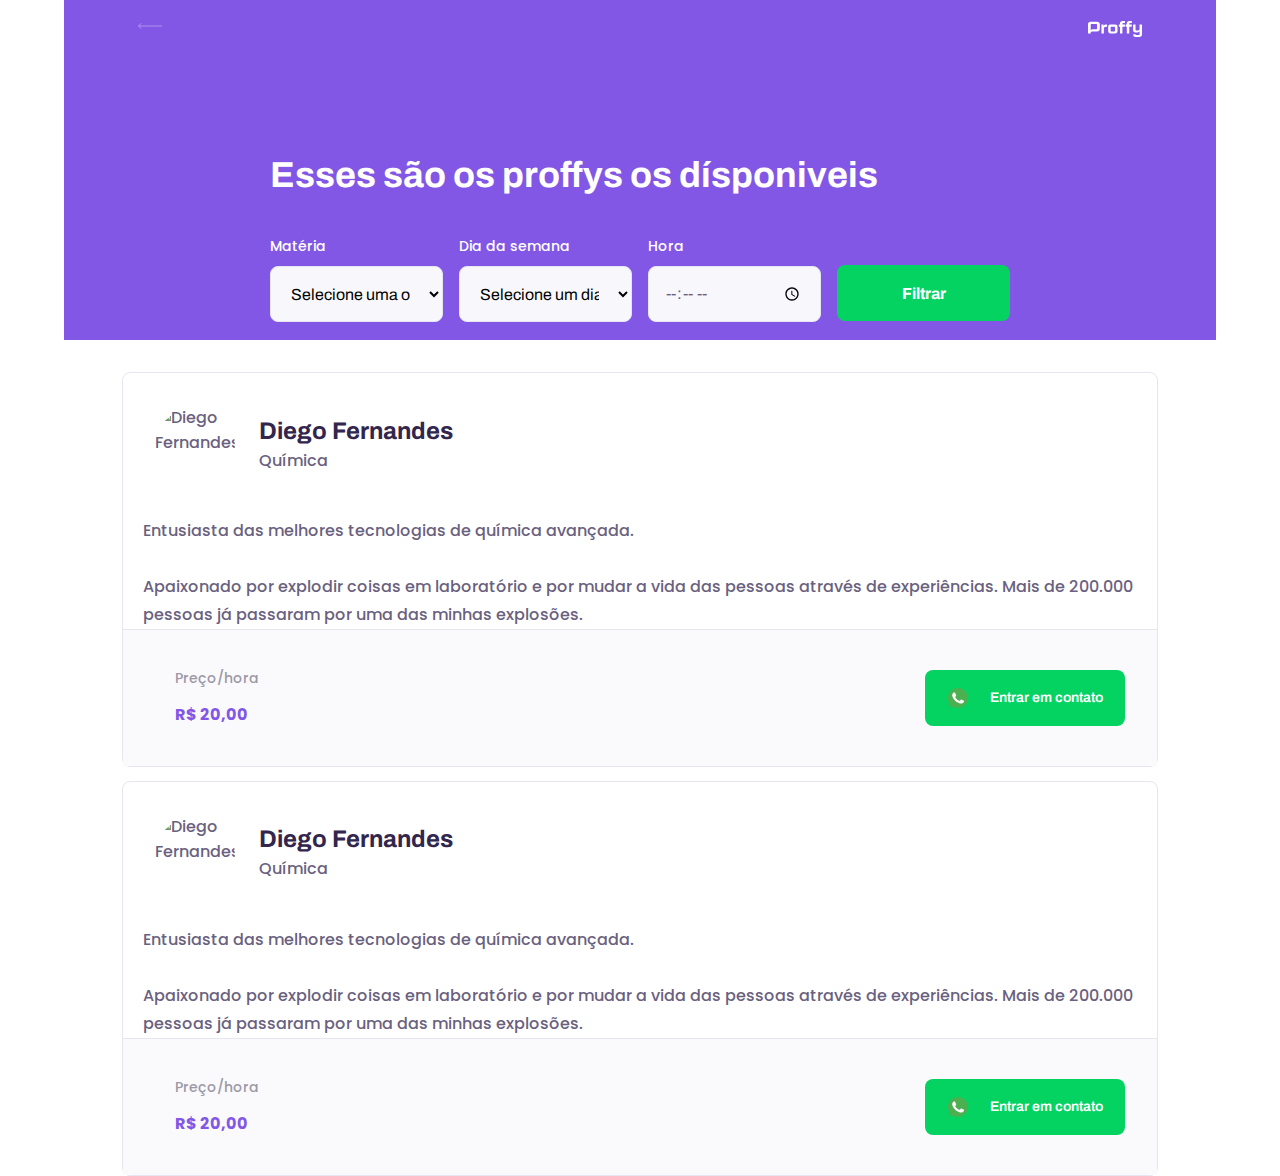
==== study.html @ 9d78505a "import from front-end" ====
<!DOCTYPE html>
<html lang="pt_br">
<head>
    <meta charset="UTF-8">
    <meta name="viewport" content="width=device-width, initial-scale=1.0">
    <title>Proffy | sua plataforma online</title>

    <link rel="stylesheet" href="/style/main.css">

    <link rel="stylesheet" href="/style/parcials/page-study.css">

    <link href="https://fonts.googleapis.com/css2?family=Archivo:wght@400;700&amp;family=Poppins:wght@400;600&amp;display=swap" rel="stylesheet">
</head>
<body id="page-study">

    <div id="container">

      <header class="page-header">

          <div class="top-bar-container">
                <a href="/">
                    <img src="/images/icons/back.svg" alt="voltar">
                </a>
                <img src="/images/logo.svg" alt="Proffy">
          </div>

          <div class="header-content">
              <strong>Esses são os proffys os dísponiveis</strong>
              <form id="search-teachers">
                  <div class="select-block">
                    <label for="subjetct">Matéria</label>
                    <select name="subjetct" id="subjetct">
                        <option value=""disable="" hidden= "">Selecione uma opção</option>
                        <option value="1">Artes</option>
                        <option value="2">Biologia</option>
                        <option value="3">Ciências</option>
                        <option value="4">Educação física</option>
                        <option value="5">Física</option>
                        <option value="6">Geografica</option>
                        <option value="7">Historica</option>
                        <option value="8">Matemática</option>
                        <option value="9">Português</option>
                        <option value="10">Química</option>
                    </select>
                 </div>
                 <div class="select-block">
                     <label for="weekday">Dia da semana</label>
                     <select name="weekday" id="weekday">
                         <option value="" disable="" hidden="">Selecione um dia da semana</option>
                         <option value="0">Domingo</option>
                         <option value="1">Segunda-feira</option>
                         <option value="2">Teça-feira</option>
                         <option value="3">Quarta-feira</option>
                         <option value="4">Quinta-feira</option>
                         <option value="5">Sexta-feira</option>
                         <option value="6">Sábado</option>
                     </select>
                 </div>
                 <div class="input-block">
                    <label for="time">Hora</label>
                    <input name="time" id="time" type="time" >
                </div>
                 <button type="submit">Filtrar</button>
              </form>
          </div>
      </header>

      <main>
        <article class="teacher-item">
            <header>
                <img 
                    src="https://avatars2.githubusercontent.com/u/2254731?s=460&amp;u=0ba16a79456c2f250e7579cb388fa18c5c2d7d65&amp;v=4" 
                    alt="Diego Fernandes">
                <div>
                    <strong>Diego Fernandes</strong>
                    <span>Química</span>
                </div>
            </header>
        
            <p>Entusiasta das melhores tecnologias de química avançada.<br><br>Apaixonado por explodir coisas em laboratório e por mudar a vida das pessoas através de experiências. Mais de 200.000 pessoas já passaram por uma das minhas explosões.</p>
        
            <footer>
                <p>Preço/hora<strong>R$ 20,00</strong>
                </p>
                <button type="button">
                    <img src="/images/icons/whatsapp.svg" alt="Whatsapp">Entrar em contato
                </button>
            </footer>
        </article> 

        <article class="teacher-item">
            <header>
                <img 
                    src="https://avatars2.githubusercontent.com/u/2254731?s=460&amp;u=0ba16a79456c2f250e7579cb388fa18c5c2d7d65&amp;v=4" 
                    alt="Diego Fernandes">
                <div>
                    <strong>Diego Fernandes</strong>
                    <span>Química</span>
                </div>
            </header>
        
            <p>Entusiasta das melhores tecnologias de química avançada.<br><br>Apaixonado por explodir coisas em laboratório e por mudar a vida das pessoas através de experiências. Mais de 200.000 pessoas já passaram por uma das minhas explosões.</p>
        
            <footer>
                <p>Preço/hora<strong>R$ 20,00</strong>
                </p>
                <button type="button">
                    <img src="/images/icons/whatsapp.svg" alt="Whatsapp">Entrar em contato
                </button>
            </footer>
        </article> 
      </main>
    </div>

    
</body>
</html>
---- style/main.css ----
:root {
    --color-background: #F0F0F7;
    --color-primary-lighter: #9871F5;
    --color-primary-light: #916BEA;
    --color-primary: #8257E5;
    --color-primary-dark: #774DD6;
    --color-primary-darker: #6842c2;
    --color-secondary: #04D361;
    --color-secondary-dark: #04BF58;
    --color-title-in-primary: #FFFFFF;
    --color-text-in-primary: #D4C2FF;
    --color-text-title: #32264D;
    --color-text-complement: #9C98A6;
    --color-text-base: #6A6180;
    --color-line-in-white: #E6E6F0;
    --color-input-background: #F8F8FC;
    --color-button-text: #FFFFFF;
    --color-box-base: #FFFFFF;
    --color-box-footer: #FAFAFC;
    --color-small-info: #C1BCCC;
    font-size: 60%; /* controle das medidas rem */
}

*{
    margin: 0;
    padding: 0;
    box-sizing: border-box;
}

html, body{
    height: 100vh;/* height = altura*/
}
body{
    background-color: var(-color-background);
    display: flex;
    align-items: center;
    justify-content: center;
}


body,
input,
button,
textarea{
    /*font: 500 1.6rem Poppins;*//* << forma reduzida da escrita de fonte*/
    font-weight: 500;
    font-size:1.6rem;
    font-family: Poppins;
    color: var(--color-text-base);
}

#container{
    width: 90vw;/*width = largura*/
    max-width: 700px;
}

@media(min-width:700px){
    :root{
        font-size: 62.5%;
    }
}
---- style/parcials/page-study.css ----
#page-study #container{
    width: 100vm;
    height: 100vh;
}

.page-header{
    background-color: var(--color-primary);
    display: flex;
    flex-direction: column;
}

.page-header .top-bar-container{
    width: 90%;
    margin: 0 auto;
    display: flex;
    align-items: center;
    justify-content: space-between;
    padding: 1.6rem;
}

.page-header .top-bar-container a{
    width: 3.2rem;
    transition: opacity 0.2s;
}

.page-header .top-bar-container a:hover{
    opacity: 0.6;
}

.page-header .top-bar-container img{
    height: 1.6rem;
}

.page-header .header-content{
    width: 90%;
    margin: 3.2rem auto;
    position: relative;
}

.page-header .header-content strong{
    font: 700 3.6rem Archivo;
    line-height: 4.2rem;
    color: var(--color-title-in-primary);
}

#search-teachers{
    margin-top: 3.2rem;
}

#search-teachers label{
    color: var(--color-title-in-primary);
}

#search-teachers .select-block{
    margin-bottom: 1.4rem;



    
} 

#search-teachers button{
    width: 100%;
    height: 5.6rem;
    background: var(--color-secondary);
    color: var(--color-button-text);
    border: 0;
    border-radius: .8rem;
    cursor: pointer;
    font: 700 1.6rem archivo ;
    display: flex;
    align-items: center;
    justify-content: center ;
    text-decoration: none;
    transition: background 0.2s;
    margin-top: 3.2rem;
}

#search-teachers button:hover{
    background: var(--color-secondary-dark);
}

.select-block label,
.input-block label{
    font-size: 1.4rem;
    color: var(--color-text-complement) ;
}

.input-block input,
.select-block select{
    width: 100%;
    height: 5.6rem;
    margin-top: 0.8rem;
    border-radius: 0.8rem;
    background: var(--color-input-background);
    border: 1px solid var(--color-line-in-white);
    padding: 0 1.6rem;
    font: 1.6rem archivo;
}

.input-block{
    position: relative;
}

.input-block:focus-within::after{
    content: "";
    width: calc(100% - 3.2rem);
    height: 2px;
    background: var(--color-primary-light);
    position: absolute;
    left: 1.6rem;
    bottom: 0;
}

#page-study main{
    margin: 3.2rem auto;
    width: 90%;
}

.teacher-item{
    background-color: var(--color-box-base);
    border: 1px solid var(--color-line-in-white);
    border-radius: 0.8rem;
    margin-top: 1.4rem;
}

.teacher-item header{
    padding: 3.2rem 2rem;
    display: flex;
    align-items: center;
}

.teacher-item header img {
    width: 8rem;
    height: 8rem;
    border-radius: 50%;
}

.teacher-item header div {
    margin-left: 2.4rem;
}

.teacher-item header div strong {
    font: 700 2.4rem archivo;
    display: block;
    color: var(--color-text-title);
}

.teacher-item header div span{
    font-size: 1.6rem;
    display: block;
    margin-top: .4rem;
}
.teacher-item p{
    padding: 0 2rem;
    font-size: 1.6rem;
    line-height: 2.8rem;
}

.teacher-item footer{
    padding: 3.2rem 2rem;
    background-color: var(--color-box-footer);
    border-top: 1px solid var(--color-line-in-white);

    display: flex;
    align-items: center;
    justify-content: space-between;
}

.teacher-item footer p{
    font-size: 1.4rem;
    line-height: 2.4;
    color: var(--color-text-complement);
}

.teacher-item footer p strong{
    font-size: 1.6rem;
    color: var(--color-primary);
    display: block;
}

.teacher-item footer button{
    width: 20rem;
    height: 5.6rem;
    background: var(--color-secondary);
    color: var(--color-button-text);
    border: 0;
    border-radius: 0.8rem;
    cursor: pointer;
    font: 600 1.4rem archivo;
    display: flex;
    align-items: center;
    justify-content: space-evenly;
    text-decoration: none;
    transition: background 0.2s;
    margin-left: 1.6rem;
}

.teacher-item footer button:hover{
    background-color: var(--color-secondary-dark);
}

@media (min-width:700px){
    #page-study #container{
        max-width: 100vw; 
    }

    .page-header{
        height: 340px;
    }

    .page-header .top-bar-container{
        max-width: 1100px;
    }

    .page-header .header-content{
        max-width: 740px;
        flex: 1 1;
        padding-bottom: 48px;
        display: flex;
        flex-direction: column;
        justify-content: center;
    }

    .teacher-item header,
    .teacher-item footer {
        padding: 32px;
    }

    #search-teachers{
        display: grid;
        grid-template-columns: repeat(4,1fr);
        gap: 16px;
        position: absolute;
        bottom: -28px;
    }
}
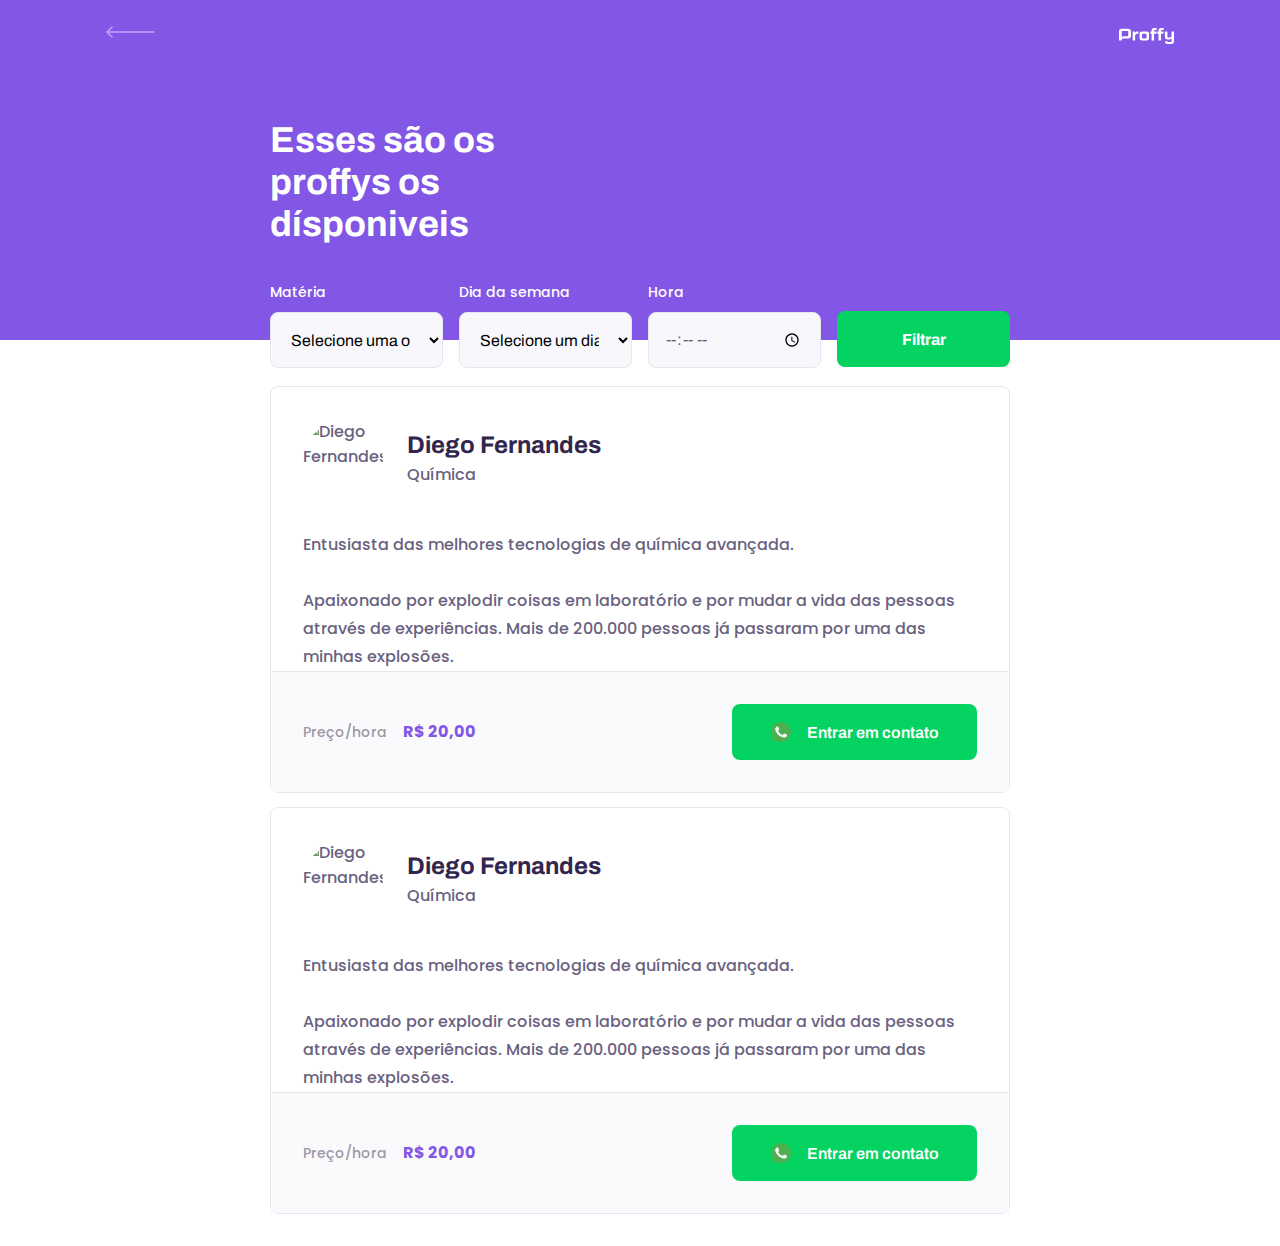
==== commit 31667718: "refatoração do codigo" ====
--- a/study.html
+++ b/study.html
@@ -4,11 +4,10 @@
     <meta charset="UTF-8">
     <meta name="viewport" content="width=device-width, initial-scale=1.0">
     <title>Proffy | sua plataforma online</title>
-
+    <link rel="stylesheet" href="/style/parcials/header.css">
     <link rel="stylesheet" href="/style/main.css">
-
     <link rel="stylesheet" href="/style/parcials/page-study.css">
-
+    <link rel="stylesheet" href="/style/parcials/forms.css">
     <link href="https://fonts.googleapis.com/css2?family=Archivo:wght@400;700&amp;family=Poppins:wght@400;600&amp;display=swap" rel="stylesheet">
 </head>
 <body id="page-study">
@@ -28,8 +27,8 @@
               <strong>Esses são os proffys os dísponiveis</strong>
               <form id="search-teachers">
                   <div class="select-block">
-                    <label for="subjetct">Matéria</label>
-                    <select name="subjetct" id="subjetct">
+                    <label for="subject">Matéria</label>
+                    <select name="subject" id="subject">
                         <option value=""disable="" hidden= "">Selecione uma opção</option>
                         <option value="1">Artes</option>
                         <option value="2">Biologia</option>
--- a/style/parcials/header.css
+++ b/style/parcials/header.css
@@ -0,0 +1,74 @@
+
+.page-header{
+    background-color: var(--color-primary);
+    display: flex;
+    flex-direction: column;
+}
+
+.page-header .top-bar-container{
+    width: 90%;
+    margin: 0 auto;
+    display: flex;
+    align-items: center;
+    justify-content: space-between;
+    padding: 1.6rem;
+}
+
+.page-header .top-bar-container a{
+    width: 3.2rem;
+    transition: opacity 0.2s;
+}
+
+.page-header .top-bar-container a:hover{
+    opacity: 0.6;
+}
+
+.page-header .top-bar-container > img{
+    height: 1.6rem;
+}
+
+.page-header .header-content{
+    width: 90%;
+    margin: 3.2rem auto;
+    position: relative;
+}
+
+.page-header .header-content strong{
+    font: 700 3.6rem Archivo;
+    line-height: 4.2rem;
+    color: var(--color-title-in-primary);
+}
+
+.page-header .header-content p{
+    max-width: 30rem;
+    font-size: 1.6rem;
+    line-height: 2.6rem;
+    color: var(--color-text-in-primary);
+    margin-top: 2.4rem;
+}
+
+@media (min-width:700px){
+
+    .page-header{
+        height: 340px;
+    }
+
+    .page-header .top-bar-container{
+        max-width: 1100px;
+    }
+
+    .page-header .header-content{
+        max-width: 740px;
+        flex: 1 1;
+        margin: 0 auto;
+        padding-bottom: 48px;
+        display: flex;
+        flex-direction: column;
+        justify-content: center;
+    }
+
+    .page-header .header-content strong{
+        max-width: 350px;
+    }
+   
+}--- a/style/parcials/page-study.css
+++ b/style/parcials/page-study.css
@@ -1,46 +1,6 @@
 #page-study #container{
-    width: 100vm;
+    width: 100vw;
     height: 100vh;
-}
-
-.page-header{
-    background-color: var(--color-primary);
-    display: flex;
-    flex-direction: column;
-}
-
-.page-header .top-bar-container{
-    width: 90%;
-    margin: 0 auto;
-    display: flex;
-    align-items: center;
-    justify-content: space-between;
-    padding: 1.6rem;
-}
-
-.page-header .top-bar-container a{
-    width: 3.2rem;
-    transition: opacity 0.2s;
-}
-
-.page-header .top-bar-container a:hover{
-    opacity: 0.6;
-}
-
-.page-header .top-bar-container img{
-    height: 1.6rem;
-}
-
-.page-header .header-content{
-    width: 90%;
-    margin: 3.2rem auto;
-    position: relative;
-}
-
-.page-header .header-content strong{
-    font: 700 3.6rem Archivo;
-    line-height: 4.2rem;
-    color: var(--color-title-in-primary);
 }
 
 #search-teachers{
@@ -52,11 +12,7 @@
 }
 
 #search-teachers .select-block{
-    margin-bottom: 1.4rem;
-
-
-
-    
+    margin-bottom: 1.4rem; 
 } 
 
 #search-teachers button{
@@ -80,37 +36,7 @@
     background: var(--color-secondary-dark);
 }
 
-.select-block label,
-.input-block label{
-    font-size: 1.4rem;
-    color: var(--color-text-complement) ;
-}
 
-.input-block input,
-.select-block select{
-    width: 100%;
-    height: 5.6rem;
-    margin-top: 0.8rem;
-    border-radius: 0.8rem;
-    background: var(--color-input-background);
-    border: 1px solid var(--color-line-in-white);
-    padding: 0 1.6rem;
-    font: 1.6rem archivo;
-}
-
-.input-block{
-    position: relative;
-}
-
-.input-block:focus-within::after{
-    content: "";
-    width: calc(100% - 3.2rem);
-    height: 2px;
-    background: var(--color-primary-light);
-    position: absolute;
-    left: 1.6rem;
-    bottom: 0;
-}
 
 #page-study main{
     margin: 3.2rem auto;
@@ -151,7 +77,7 @@
     display: block;
     margin-top: .4rem;
 }
-.teacher-item p{
+.teacher-item > p{
     padding: 0 2rem;
     font-size: 1.6rem;
     line-height: 2.8rem;
@@ -216,10 +142,15 @@
     .page-header .header-content{
         max-width: 740px;
         flex: 1 1;
+        margin: 0 auto;
         padding-bottom: 48px;
         display: flex;
         flex-direction: column;
         justify-content: center;
+    }
+
+    .page-header .header-content strong{
+        max-width: 350px;
     }
 
     .teacher-item header,
@@ -234,4 +165,33 @@
         position: absolute;
         bottom: -28px;
     }
+
+    #page-study main {
+        padding: 32px 0;
+        max-width:  740px;
+        margin: 0 auto;
+    }
+
+    #search-teachers .select-block   {
+        margin-bottom: 0;
+    }
+
+    .teacher-item > p {
+       padding: 0 32px; 
+    }
+
+    .teacher-item footer p strong {
+        display: initial;
+        margin-left: 16px;
+    }
+
+    .teacher-item footer button {
+        width: 245px;
+        font-size: 16px;
+        justify-content: center;
+    }
+    .teacher-item footer button img {
+        margin-right:16px;
+    }
+    
 }--- a/style/parcials/forms.css
+++ b/style/parcials/forms.css
@@ -0,0 +1,41 @@
+.select-block label,
+.input-block label,
+.textarea-block label{
+    font-size: 1.4rem;
+    color: var(--color-text-complement) ;
+}
+
+.input-block input,
+.select-block select,
+.textarea-block textarea{
+    width: 100%;
+    height: 5.6rem;
+    margin-top: 0.8rem;
+    border-radius: 0.8rem;
+    background: var(--color-input-background);
+    border: 1px solid var(--color-line-in-white);
+    padding: 0 1.6rem;
+    font: 1.6rem archivo;
+}
+
+.textarea-block textarea{
+    padding: 1.2rem 1.6rem;
+    height: 16rem;
+    resize: vertical;
+}
+
+.input-block,
+.textarea-block{
+    position: relative;
+}
+
+.input-block:focus-within::after,
+.textarea-block:focus-within::after{
+    content: "";
+    width: calc(100% - 3.2rem);
+    height: 2px;
+    background: var(--color-primary-light);
+    position: absolute;
+    left: 1.6rem;
+    bottom: 0;
+}